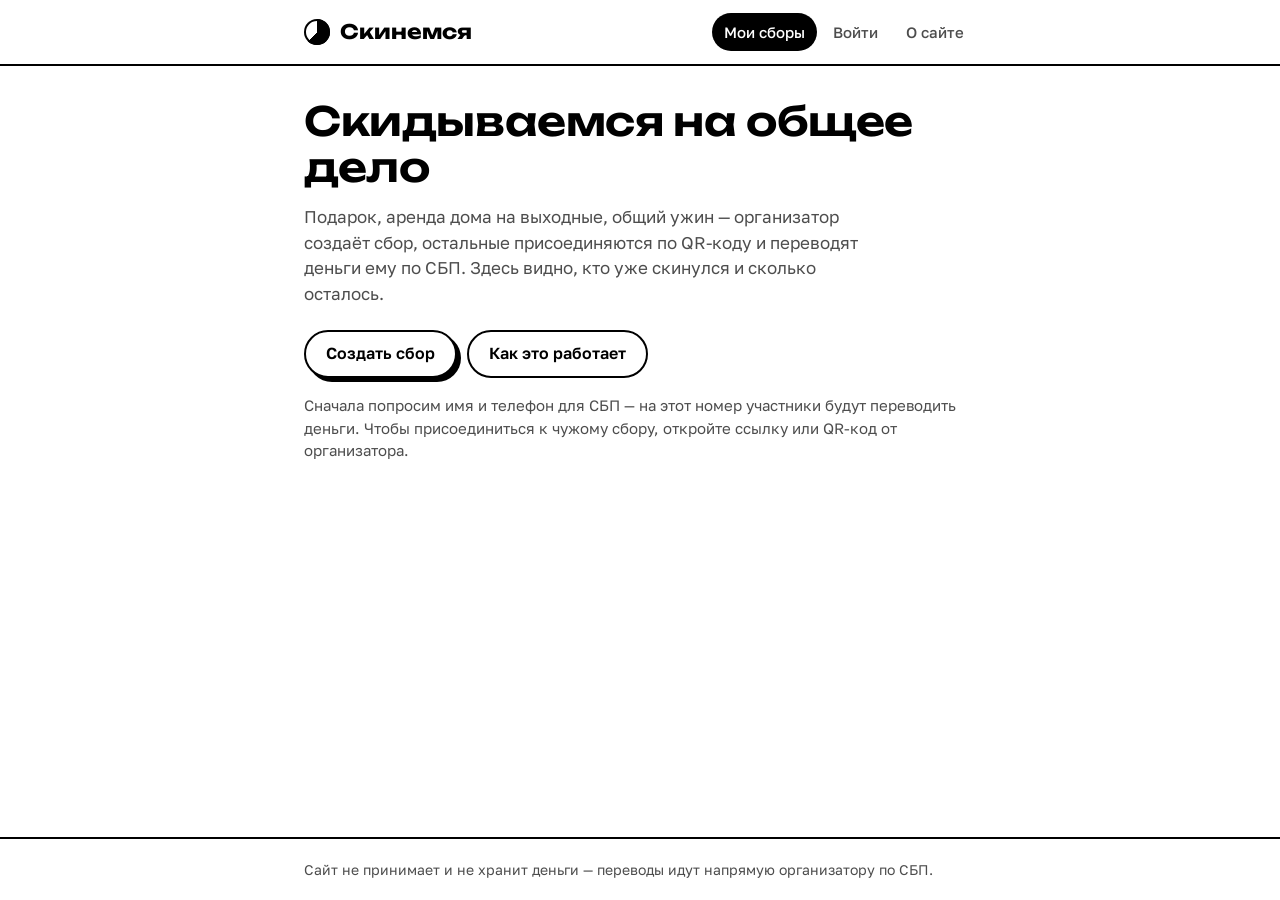
==== index.html @ cf7f3dbe "Сращивание проектов" ====
<!doctype html>
<html lang="ru">
<head>
<meta charset="utf-8">
<meta name="viewport" content="width=device-width, initial-scale=1">
<title>Мои сборы — Скинемся</title>
<meta name="description" content="Сборы денег между знакомыми: кто участвует, сколько собрано, кому переводить по СБП.">
<meta name="theme-color" content="#ffffff">
<link rel="icon" href="favicon.svg" type="image/svg+xml">
<link rel="preconnect" href="https://fonts.googleapis.com">
<link rel="preconnect" href="https://fonts.gstatic.com" crossorigin>
<link href="https://fonts.googleapis.com/css2?family=Golos+Text:wght@400;500;600&family=Unbounded:wght@500;600;700&display=swap" rel="stylesheet">
<link rel="stylesheet" href="css/style.css">

<script src="js/analytics.js"></script>
  <!-- Top100 (Kraken) Counter -->
<script>
    (function (w, d, c) {
    (w[c] = w[c] || []).push(function() {
        var options = {
            project: 7752721,
            widgetColor: "3c3a3c",
        };
        if (window.skAnalytics) { window.skAnalytics.apply(options); }
        try {
            w.top100Counter = new top100(options);
        } catch(e) { }
    });
    var n = d.getElementsByTagName("script")[0],
    s = d.createElement("script"),
    f = function () { n.parentNode.insertBefore(s, n); };
    s.type = "text/javascript";
    s.async = true;
    s.src =
    (d.location.protocol == "https:" ? "https:" : "http:") +
    "//st.top100.ru/top100/top100.js";

    if (w.opera == "[object Opera]") {
    d.addEventListener("DOMContentLoaded", f, false);
} else { f(); }
})(window, document, "_top100q");
</script>
<noscript>
  <img src="//counter.rambler.ru/top100.cnt?pid=7752721" alt="Топ-100" />
</noscript>
<!-- END Top100 (Kraken) Counter -->
    <script>
     window.addEventListener('load', function () {
       window.top100Counter?.drawLogoTo('top100_widget');
     });
   </script>
 
</head>
<body>

 
<a class="skip" href="#main">К содержимому</a>
<header class="site-header">
  <div class="wrap">
    <a class="logo" href="index.html"><span class="logo-mark" aria-hidden="true"></span>Скинемся</a>
    <nav class="nav" aria-label="Разделы">
      <a href="index.html" aria-current="page">Мои сборы</a>
      <a href="profile.html"><span id="whoami">Профиль</span></a>
      <a href="about.html">О сайте</a>
    </nav>
  </div>
</header>

<main id="main">
  <div class="wrap">

    <section id="welcome" hidden>
      <h1>Скидываемся на общее дело</h1>
      <p class="lede" style="margin-top:14px">Подарок, аренда дома на выходные, общий ужин — организатор создаёт сбор, остальные присоединяются по QR-коду и переводят деньги ему по СБП. Здесь видно, кто уже скинулся и сколько осталось.</p>
      <div class="btn-row" style="margin-top:24px">
        <a class="btn btn-fill" href="profile.html?next=index.html%3Fnew%3D1">Создать сбор</a>
        <a class="btn btn-ghost" href="about.html">Как это работает</a>
      </div>
      <p class="muted" style="margin-top:16px;font-size:.9375rem">Сначала попросим имя и телефон для СБП — на этот номер участники будут переводить деньги. Чтобы присоединиться к чужому сбору, откройте ссылку или QR-код от организатора.</p>
    </section>

    <section id="load-fail" class="panel" hidden>
      <h2>Страница не загрузилась</h2>
      <p>Скрипты сайта не запустились. Частые причины:</p>
      <ul>
        <li>файл открыт с диска двойным кликом — откройте сайт по адресу github.io или через локальный сервер;</li>
        <li>в <code>js/config.js</code> ошибка после вставки настроек Firebase — оставьте строку <code>export const FIREBASE_CONFIG = {</code> и замените только значения внутри скобок.</li>
      </ul>
      <p class="muted">Точный текст ошибки виден в консоли браузера (F12 → Console).</p>
    </section>

    <section id="dashboard" hidden>
      <div class="page-head">
        <div>
          <h1>Мои сборы</h1>
          <p class="lede" style="margin:8px 0 0">Сборы, в которых вы участвуете или участвовали.</p>
        </div>
        <button class="btn btn-fill" id="new-btn" type="button">Новый сбор</button>
      </div>

      <p class="state" id="list-state">Загружаем сборы…</p>

      <div id="active-wrap" hidden>
        <h2 class="list-heading">Идут сейчас</h2>
        <ul class="cards" id="active-list"></ul>
      </div>

      <div id="closed-wrap" hidden>
        <h2 class="list-heading">Завершённые</h2>
        <ul class="cards" id="closed-list"></ul>
      </div>

      <div class="empty" id="empty" hidden>
        <h2>Сборов пока нет</h2>
        <p>Создайте сбор и покажите друзьям QR-код. Или попросите организатора прислать ссылку на его сбор.</p>
        <button class="btn" type="button" id="empty-new-btn">Создать сбор</button>
      </div>
    </section>

  </div>
</main>

<dialog id="new-dialog" aria-labelledby="new-title">
  <form id="new-form" novalidate>
    <h2 id="new-title">Новый сбор</h2>
    <div class="field">
      <label for="f-title">Название</label>
      <input id="f-title" name="title" maxlength="100" required placeholder="Подарок Лене на день рождения" autocomplete="off">
    </div>
    <div class="field">
      <label for="f-target">Сколько нужно собрать, ₽</label>
      <input id="f-target" name="target" inputmode="decimal" required placeholder="15 000" autocomplete="off">
    </div>
    <div class="field">
      <label for="f-desc">Описание</label>
      <textarea id="f-desc" name="description" maxlength="1000" placeholder="Что покупаем, до какого числа скинуться"></textarea>
      <p class="hint">Необязательно.</p>
    </div>
    <p class="error-text" id="new-error"></p>
    <div class="btn-row">
      <button class="btn" type="submit" id="new-submit">Создать сбор</button>
      <button class="btn btn-ghost" type="button" id="new-cancel">Отмена</button>
    </div>
    <p class="hint muted" style="margin-top:16px;font-size:.875rem">Деньги будут переводить вам по СБП на номер из профиля.</p>
  </form>
</dialog>

<footer class="site-footer">
  <div class="wrap">Сайт не принимает и не хранит деньги — переводы идут напрямую организатору по СБП.</div>
  <div id="top100_widget"></div>
</footer>

<script type="module" src="js/home.js"></script>
<script>
  // Модули выполняются до события load. Если ни один раздел не показан — скрипты упали.
  window.addEventListener('load', function () {
    if (document.getElementById('welcome').hidden && document.getElementById('dashboard').hidden) {
      document.getElementById('load-fail').hidden = false;
    }
  });
</script>
</body>
</html>
---- css/style.css ----
/* Скинемся — сборы между своими. Чёрно-белая версия.
   Цвета не несут смысла: статусы различаются заливкой, пунктиром и зачёркиванием. */

:root {
  --bg: #ffffff;
  --surface: #ffffff;
  --soft: #efefef;        /* спокойная заливка: подложки, аватары */
  --ink: #000000;
  --muted: #4d4d4d;
  --line: #c9c9c9;        /* тонкие разделители в списках */
  --field: #6e6e6e;       /* рамка полей ввода */
  --btn: #000000;
  --btn-ink: #ffffff;

  --font-display: "Unbounded", "Arial Black", system-ui, sans-serif;
  --font-body: "Golos Text", system-ui, -apple-system, "Segoe UI", sans-serif;

  --measure: 44rem;
  --r-sm: 8px;
  --r-lg: 14px;
  --edge: 2px;
  color-scheme: light;
}

@media (prefers-color-scheme: dark) {
  :root:not([data-theme="light"]) {
    --bg: #000000;
    --surface: #000000;
    --soft: #1c1c1c;
    --ink: #ffffff;
    --muted: #b8b8b8;
    --line: #3d3d3d;
    --field: #8f8f8f;
    --btn: #ffffff;
    --btn-ink: #000000;
    color-scheme: dark;
  }
}

*, *::before, *::after { box-sizing: border-box; }

html { -webkit-text-size-adjust: 100%; }

body {
  margin: 0;
  background: var(--bg);
  color: var(--ink);
  font-family: var(--font-body);
  font-size: 1.0625rem;
  line-height: 1.5;
  min-height: 100vh;
  display: flex;
  flex-direction: column;
}

a { color: inherit; text-underline-offset: 0.18em; }
a:hover { text-decoration-thickness: 2px; }

:focus-visible {
  outline: 3px solid var(--ink);
  outline-offset: 3px;
  border-radius: 4px;
}

h1, h2, h3 {
  font-family: var(--font-display);
  font-weight: 600;
  line-height: 1.15;
  letter-spacing: -0.01em;
  margin: 0;
}
h1 { font-size: clamp(1.75rem, 5vw, 2.5rem); }
h2 { font-size: 1.125rem; margin-bottom: 0.875rem; }
p { margin: 0 0 0.75rem; }

.wrap {
  width: 100%;
  max-width: var(--measure);
  margin: 0 auto;
  padding: 0 16px;
}

.skip {
  position: absolute; left: -999px; top: 8px;
  background: var(--surface); color: var(--ink);
  border: var(--edge) solid var(--ink);
  padding: 8px 12px; z-index: 10;
}
.skip:focus { left: 8px; }

/* ---------------------------------------------------------------- Шапка */

.demo-bar {
  background: var(--soft);
  color: var(--ink);
  border-bottom: 2px dashed var(--ink);
  font-size: 0.875rem;
  padding: 8px 16px;
  text-align: center;
}

.site-header {
  border-bottom: var(--edge) solid var(--ink);
  background: var(--surface);
}
.site-header .wrap {
  display: flex;
  align-items: center;
  justify-content: space-between;
  gap: 16px;
  min-height: 64px;
  flex-wrap: wrap;
}
.logo {
  font-family: var(--font-display);
  font-weight: 700;
  font-size: 1.25rem;
  text-decoration: none;
  display: inline-flex;
  align-items: center;
  gap: 10px;
}
.logo-mark {
  width: 26px; height: 26px; border-radius: 50%;
  background: conic-gradient(var(--ink) 0 62%, var(--surface) 62% 100%);
  box-shadow: inset 0 0 0 2px var(--ink);
  flex: none;
}
.nav { display: flex; gap: 4px; flex-wrap: wrap; }
.nav a {
  text-decoration: none;
  padding: 8px 12px;
  border-radius: 999px;
  color: var(--muted);
  font-weight: 500;
  font-size: 0.9375rem;
}
.nav a:hover { color: var(--ink); background: var(--soft); }
.nav a[aria-current="page"] {
  color: var(--btn-ink);
  background: var(--btn);
}

main { flex: 1; padding: 32px 0 64px; }

.site-footer {
  border-top: var(--edge) solid var(--ink);
  color: var(--muted);
  font-size: 0.875rem;
  padding: 20px 0;
}

/* --------------------------------------------------------------- Кнопки */

.btn {
  appearance: none;
  border: var(--edge) solid var(--btn);
  background: var(--btn);
  color: var(--btn-ink);
  font: 600 1rem/1.2 var(--font-body);
  padding: 12px 20px;
  border-radius: 999px;
  cursor: pointer;
  text-decoration: none;
  display: inline-flex;
  align-items: center;
  justify-content: center;
  gap: 8px;
  min-height: 48px;
}
.btn:hover { background: var(--surface); color: var(--ink); border-color: var(--ink); }
.btn:disabled { opacity: 0.5; cursor: progress; }

/* Главное действие на экране: контур и жёсткая тень */
.btn-fill {
  background: var(--surface);
  color: var(--ink);
  border-color: var(--ink);
  box-shadow: 4px 4px 0 var(--ink);
}
.btn-fill:hover { background: var(--ink); color: var(--surface); }

.btn-ghost { background: transparent; color: var(--ink); border-color: var(--ink); }
.btn-ghost:hover { background: var(--ink); color: var(--surface); }

.btn-small { min-height: 36px; padding: 6px 14px; font-size: 0.9375rem; }

/* Подтвердить — сплошная, отклонить — пунктир */
.btn-ok { background: var(--btn); border-color: var(--btn); color: var(--btn-ink); }
.btn-bad { background: transparent; border: var(--edge) dashed var(--ink); color: var(--ink); }
.btn-bad:hover { background: var(--ink); color: var(--surface); border-style: dashed; }
.btn-row { display: flex; gap: 10px; flex-wrap: wrap; align-items: center; }

/* ---------------------------------------------------------------- Формы */

.field { display: grid; gap: 6px; margin-bottom: 18px; }
.field label { font-weight: 600; font-size: 0.9375rem; }
.field .hint { color: var(--muted); font-size: 0.875rem; margin: 0; }
input, textarea {
  font: inherit;
  color: var(--ink);
  background: var(--surface);
  border: var(--edge) solid var(--field);
  border-radius: var(--r-sm);
  padding: 11px 12px;
  width: 100%;
}
input::placeholder, textarea::placeholder { color: var(--field); opacity: 1; }
input:focus, textarea:focus {
  border-color: var(--ink);
  box-shadow: 0 0 0 1px var(--ink);
  outline: none;
}
textarea { min-height: 84px; resize: vertical; }
.error-text {
  color: var(--ink);
  font-size: 0.875rem;
  font-weight: 600;
  margin: 0;
  min-height: 1.3em;
}
.error-text:not(:empty) {
  border-left: 4px solid var(--ink);
  padding-left: 10px;
}

/* ------------------------------------------------------------- Панели */

.panel {
  background: var(--surface);
  border: var(--edge) solid var(--ink);
  border-radius: var(--r-lg);
  padding: 24px;
  margin-bottom: 20px;
}
@media (max-width: 520px) {
  .panel { padding: 18px 16px; }
}

.page-head {
  display: flex;
  justify-content: space-between;
  align-items: flex-end;
  gap: 16px;
  flex-wrap: wrap;
  margin-bottom: 28px;
}
.lede { color: var(--muted); max-width: 36rem; }
.muted { color: var(--muted); }
.state { color: var(--muted); padding: 24px 0; }

/* -------------------------------------------- Шкала сбора — главный элемент */

.tally-figures {
  display: flex;
  align-items: baseline;
  gap: 12px;
  flex-wrap: wrap;
  margin-bottom: 14px;
}
.big-sum {
  font-family: var(--font-display);
  font-weight: 700;
  font-size: clamp(2.25rem, 9vw, 3.75rem);
  line-height: 1;
  letter-spacing: -0.03em;
  font-variant-numeric: tabular-nums;
}
.of-sum { color: var(--muted); font-size: 1.125rem; }
.bar {
  position: relative;
  height: 30px;
  border-radius: 999px;
  background: var(--surface);
  overflow: hidden;
  box-shadow: inset 0 0 0 2px var(--ink);
}
.bar > .bar-fill {
  position: absolute; inset: 0 auto 0 0;
  background: var(--ink);
  transition: width 700ms cubic-bezier(.2,.8,.2,1);
}
/* Ждёт подтверждения: штриховка вместо сплошной заливки */
.bar > .bar-pending {
  position: absolute; top: 0; bottom: 0;
  background: repeating-linear-gradient(-45deg, var(--ink) 0 2px, transparent 2px 7px);
}
.bar-thin { height: 10px; box-shadow: inset 0 0 0 1.5px var(--ink); }
.tally-note { margin-top: 12px; color: var(--muted); font-size: 0.9375rem; }
.tally-note strong { color: var(--ink); }

@media (prefers-reduced-motion: reduce) {
  .bar > .bar-fill { transition: none; }
}

/* ---------------------------------------------------------- Список сборов */

.list-heading { margin: 32px 0 12px; }
.cards { list-style: none; margin: 0; padding: 0; display: grid; gap: 12px; }
.c-card {
  display: block;
  background: var(--surface);
  border: var(--edge) solid var(--ink);
  border-radius: var(--r-lg);
  padding: 18px 20px;
  text-decoration: none;
}
.c-card:hover { box-shadow: 5px 5px 0 var(--ink); transform: translate(-2px, -2px); }
.c-card-top { display: flex; justify-content: space-between; gap: 12px; align-items: baseline; margin-bottom: 4px; }
.c-card-title { font-family: var(--font-display); font-weight: 600; font-size: 1.0625rem; }
.c-card-sum { font-weight: 600; font-variant-numeric: tabular-nums; white-space: nowrap; }
.c-card-meta { color: var(--muted); font-size: 0.875rem; margin-bottom: 12px; }
/* Завершённый сбор: пунктирная рамка */
.c-card.is-closed { background: transparent; border-style: dashed; }

.empty {
  border: var(--edge) dashed var(--ink);
  border-radius: var(--r-lg);
  padding: 28px 24px;
  text-align: left;
}
.empty p { color: var(--muted); }

/* --------------------------------------------------------------- Бейджи */

.tag {
  display: inline-block;
  font-size: 0.8125rem;
  font-weight: 600;
  padding: 2px 10px;
  border-radius: 999px;
  border: 1.5px solid var(--ink);
  background: var(--surface);
  color: var(--ink);
  white-space: nowrap;
}
.tag-ok { background: var(--ink); color: var(--surface); }          /* подтверждено: сплошная */
.tag-wait { border-style: dashed; background: var(--soft); }        /* ждёт: пунктир */
.tag-bad { text-decoration: line-through; color: var(--muted); border-color: var(--muted); } /* отклонено: зачёркнуто */

/* ------------------------------------------------------------- Страница сбора */

.c-head { margin-bottom: 24px; }
.c-head h1 { margin-bottom: 10px; overflow-wrap: anywhere; }
.c-meta { display: flex; gap: 8px; flex-wrap: wrap; align-items: center; color: var(--muted); font-size: 0.9375rem; }
.c-desc { margin-top: 12px; white-space: pre-line; }

.sbp {
  display: flex;
  justify-content: space-between;
  align-items: center;
  gap: 12px;
  flex-wrap: wrap;
  padding: 14px 16px;
  border-radius: var(--r-sm);
  background: var(--soft);
  margin-bottom: 14px;
}
.sbp-phone {
  font-family: var(--font-display);
  font-weight: 600;
  font-size: 1.25rem;
  font-variant-numeric: tabular-nums;
}
.sbp-bank { color: var(--muted); font-size: 0.9375rem; }

.pay-form { display: flex; gap: 10px; flex-wrap: wrap; align-items: flex-end; }
.pay-form .field { flex: 1 1 180px; margin: 0; }

.rows { list-style: none; margin: 0; padding: 0; }
.row {
  display: flex;
  justify-content: space-between;
  align-items: center;
  gap: 12px;
  padding: 12px 0;
  border-top: 1px solid var(--line);
  flex-wrap: wrap;
}
.row:first-child { border-top: 0; padding-top: 0; }
.row:last-child { padding-bottom: 0; }
.row-main { min-width: 0; }
.row-name { font-weight: 600; overflow-wrap: anywhere; }
.row-sub { color: var(--muted); font-size: 0.875rem; }
.row-side { display: flex; gap: 8px; align-items: center; flex-wrap: wrap; justify-content: flex-end; }
.row-sum { font-weight: 600; font-variant-numeric: tabular-nums; }
.avatar {
  width: 36px; height: 36px; border-radius: 50%;
  display: inline-grid; place-items: center;
  font-family: var(--font-display); font-weight: 600; font-size: 0.875rem;
  background: var(--soft);
  border: 1.5px solid var(--ink);
  flex: none;
}
.row-who { display: flex; gap: 12px; align-items: center; min-width: 0; }

.invite { display: grid; grid-template-columns: auto 1fr; gap: 24px; align-items: center; }
/* QR всегда чёрный на белом, в любой теме */
.qr {
  width: 188px; height: 188px;
  background: #ffffff;
  border-radius: var(--r-sm);
  padding: 10px;
  box-shadow: 0 0 0 2px var(--ink);
}
.qr svg { width: 100%; height: 100%; display: block; }
.qr svg path, .qr svg rect { shape-rendering: crispEdges; }
@media (max-width: 560px) {
  .invite { grid-template-columns: 1fr; justify-items: start; }
}

details summary { cursor: pointer; font-weight: 600; padding: 4px 0; }
details[open] summary { margin-bottom: 12px; }

/* ---------------------------------------------------------------- Диалог */

dialog {
  border: var(--edge) solid var(--ink);
  border-radius: var(--r-lg);
  padding: 0;
  width: min(32rem, calc(100vw - 32px));
  background: var(--surface);
  color: var(--ink);
}
dialog::backdrop { background: rgba(0, 0, 0, 0.6); }
dialog form { padding: 24px; }
dialog h2 { font-size: 1.375rem; margin-bottom: 20px; }

/* --------------------------------------------------------------- Профиль */

.profile-card { max-width: 30rem; }
.who-line { display: flex; gap: 14px; align-items: center; margin-bottom: 22px; }
.who-line .avatar {
  width: 52px; height: 52px; font-size: 1.125rem;
  background: var(--ink); color: var(--surface);
}

/* --------------------------------------------------------------- О сайте */

.prose { max-width: 38rem; }
.prose h2 { margin: 36px 0 12px; font-size: 1.25rem; }
.prose p, .prose li { color: var(--ink); }
.prose ol, .prose ul { padding-left: 1.3em; margin: 0 0 12px; }
.prose li { margin-bottom: 8px; }
.prose li::marker { font-family: var(--font-display); font-weight: 600; }
.prose code {
  background: var(--soft);
  border-radius: 4px;
  padding: 1px 6px;
  font-size: 0.9em;
}

/* ----------------------------------------------------------------- Тост */

.toast {
  position: fixed;
  left: 50%;
  bottom: 24px;
  transform: translate(-50%, 20px);
  background: var(--btn);
  color: var(--btn-ink);
  border: var(--edge) solid var(--ink);
  padding: 12px 18px;
  border-radius: 999px;
  font-weight: 500;
  opacity: 0;
  pointer-events: none;
  transition: opacity 180ms, transform 180ms;
  max-width: calc(100vw - 32px);
  z-index: 50;
}
/* Ошибка: пунктирная рамка вместо красного */
.toast[data-kind="bad"] {
  background: var(--surface);
  color: var(--ink);
  border-style: dashed;
  box-shadow: 4px 4px 0 var(--ink);
}
.toast.is-visible { opacity: 1; transform: translate(-50%, 0); }
@media (prefers-reduced-motion: reduce) { .toast { transition: none; } }

[hidden] { display: none !important; }
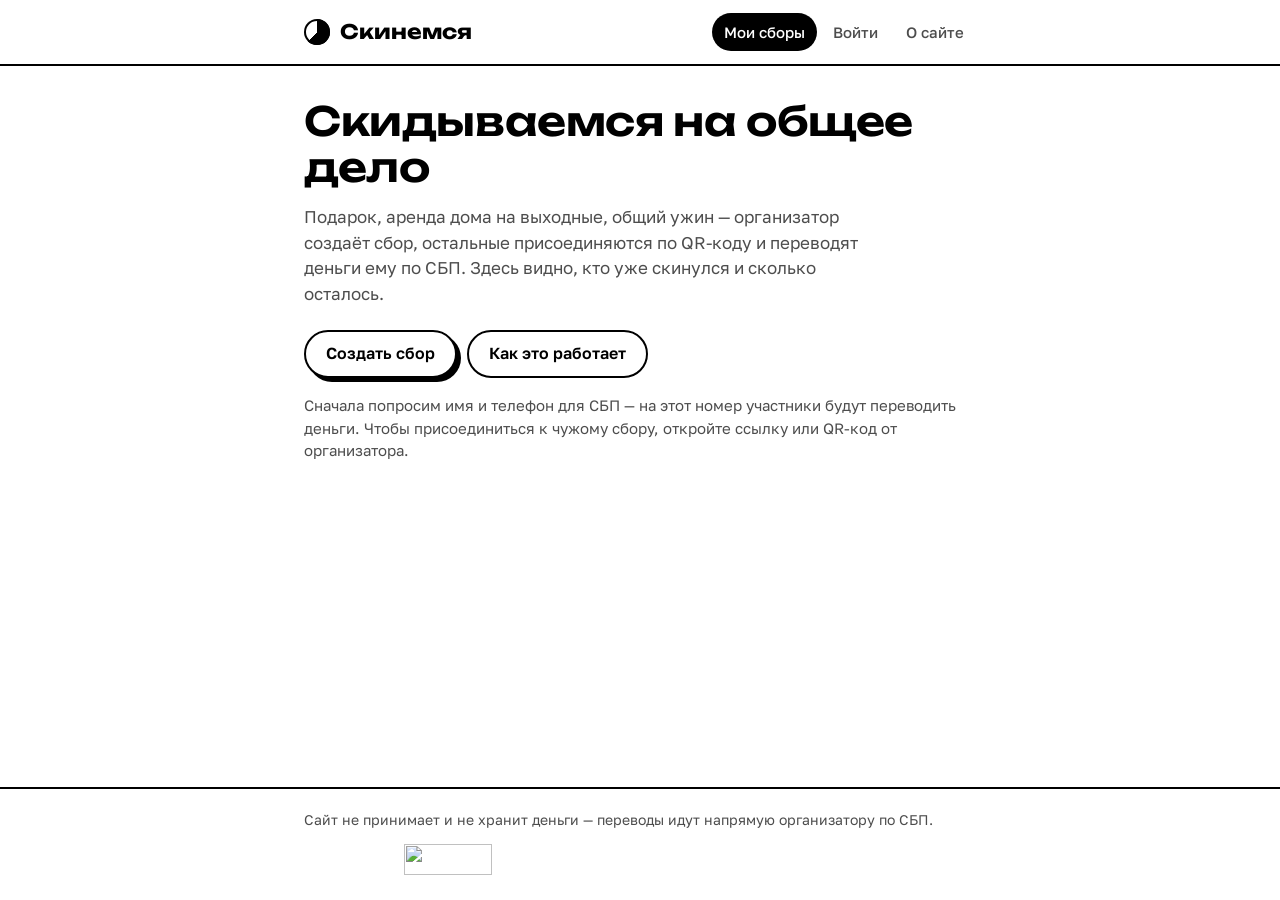
==== commit 634ecd7e: "Добавлен счетчик LiveInternet на все страницы" ====
--- a/index.html
+++ b/index.html
@@ -49,7 +49,23 @@
        window.top100Counter?.drawLogoTo('top100_widget');
      });
    </script>
+
+   <!-- Top.Mail.Ru counter -->
+<script type="text/javascript">
+var _tmr = window._tmr || (window._tmr = []);
+_tmr.push({id: "3800825", type: "pageView", start: (new Date()).getTime()});
+(function (d, w, id) {
+  if (d.getElementById(id)) return;
+  var ts = d.createElement("script"); ts.type = "text/javascript"; ts.async = true; ts.id = id;
+  ts.src = "https://top-fwz1.mail.ru/js/code.js";
+  var f = function () {var s = d.getElementsByTagName("script")[0]; s.parentNode.insertBefore(ts, s);};
+  if (w.opera == "[object Opera]") { d.addEventListener("DOMContentLoaded", f, false); } else { f(); }
+})(document, window, "tmr-code");
+</script>
+<noscript><div><img src="https://top-fwz1.mail.ru/counter?id=3800825;js=na" style="position:absolute;left:-9999px;" alt="Top.Mail.Ru" /></div></noscript>
+<!-- /Top.Mail.Ru counter -->
  
+
 </head>
 <body>
 
@@ -146,8 +162,23 @@
 </dialog>
 
 <footer class="site-footer">
-  <div class="wrap">Сайт не принимает и не хранит деньги — переводы идут напрямую организатору по СБП.</div>
-  <div id="top100_widget"></div>
+  <div class="wrap">
+    Сайт не принимает и не хранит деньги — переводы идут напрямую организатору по СБП.
+
+    <div style="display:flex; flex-wrap:wrap; align-items:center; gap:12px; margin-top:14px;">
+      <div id="top100_widget" style="position:static; min-width:88px; min-height:31px;"></div>
+      <div style="min-width:88px; min-height:31px;"><!--LiveInternet counter--><a href="https://www.liveinternet.ru/click"
+      target="_blank"><img id="licnt5DE4" width="88" height="31" style="border:0"
+      title="LiveInternet: показано число просмотров за 24 часа, посетителей за 24 часа и за сегодня"
+      src="[data-uri]"
+      alt=""/></a><script>(function(d,s){d.getElementById("licnt5DE4").src=
+      "https://counter.yadro.ru/hit?t18.2;r"+escape(d.referrer)+
+      ((typeof(s)=="undefined")?"":";s"+s.width+"*"+s.height+"*"+
+      (s.colorDepth?s.colorDepth:s.pixelDepth))+";u"+escape(d.URL)+
+      ";h"+escape(d.title.substring(0,150))+";"+Math.random()})
+      (document,screen)</script><!--/LiveInternet--></div>
+    </div>
+  </div>
 </footer>
 
 <script type="module" src="js/home.js"></script>
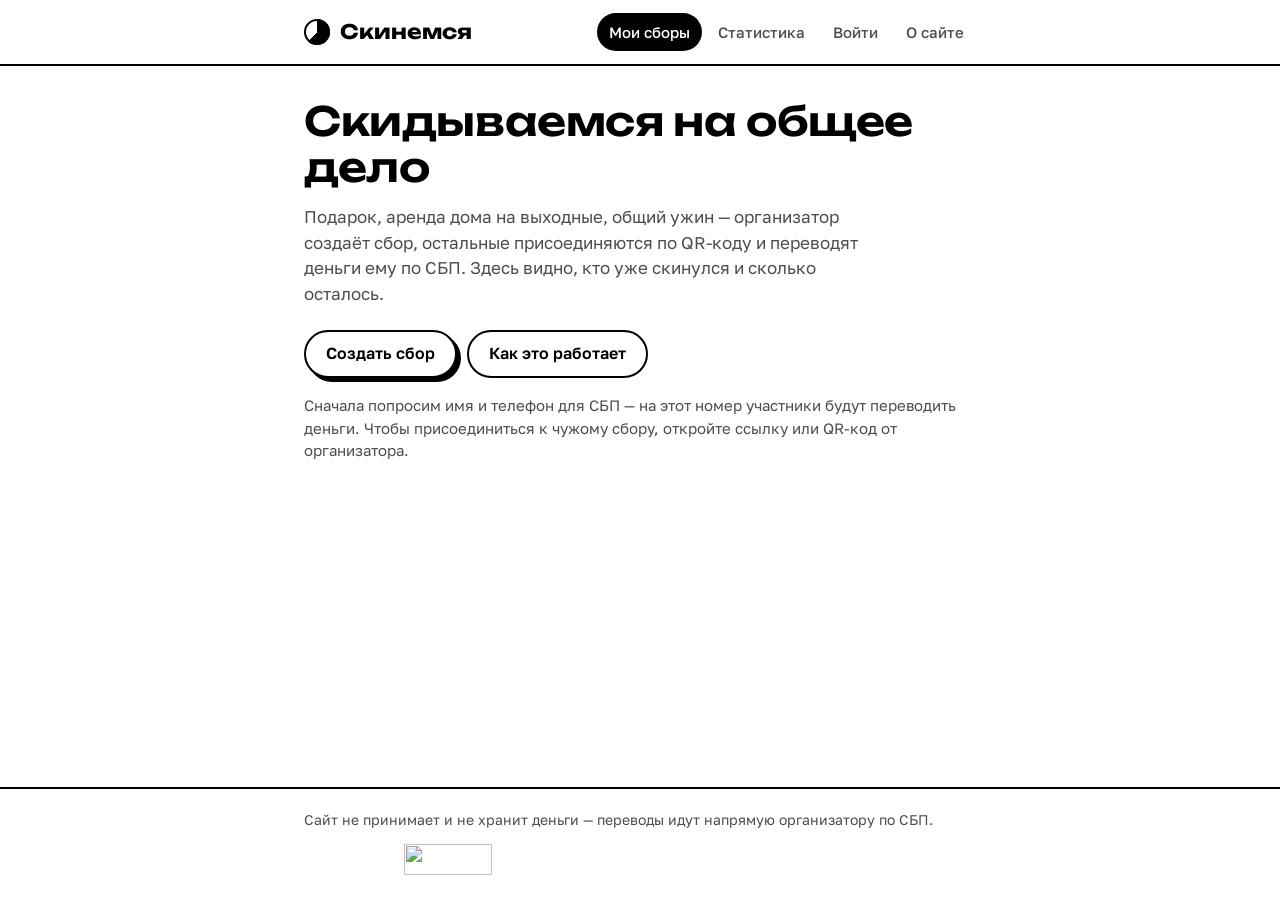
==== commit 503b0880: "Добавлена страница статистики пользователя stats.html показывает, в скольких сборах пользователь уча" ====
--- a/index.html
+++ b/index.html
@@ -76,6 +76,7 @@
     <a class="logo" href="index.html"><span class="logo-mark" aria-hidden="true"></span>Скинемся</a>
     <nav class="nav" aria-label="Разделы">
       <a href="index.html" aria-current="page">Мои сборы</a>
+      <a href="stats.html">Статистика</a>
       <a href="profile.html"><span id="whoami">Профиль</span></a>
       <a href="about.html">О сайте</a>
     </nav>
--- a/css/style.css
+++ b/css/style.css
@@ -292,6 +292,32 @@
 @media (prefers-reduced-motion: reduce) {
   .bar > .bar-fill { transition: none; }
 }
+
+/* ------------------------------------------------------- Статистика */
+
+.stats {
+  display: grid;
+  grid-template-columns: repeat(auto-fit, minmax(200px, 1fr));
+  gap: 12px;
+}
+.stat {
+  border: var(--edge) solid var(--ink);
+  border-radius: var(--r-lg);
+  padding: 18px 20px;
+  min-width: 0;
+}
+.stat-label { font-weight: 600; font-size: 0.9375rem; }
+.stat-value {
+  font-family: var(--font-display);
+  font-weight: 700;
+  font-size: clamp(1.75rem, 6vw, 2.5rem);
+  line-height: 1.1;
+  letter-spacing: -0.02em;
+  font-variant-numeric: tabular-nums;
+  margin: 10px 0 6px;
+  overflow-wrap: anywhere;
+}
+.stat-note { color: var(--muted); font-size: 0.875rem; }
 
 /* ---------------------------------------------------------- Список сборов */
 
